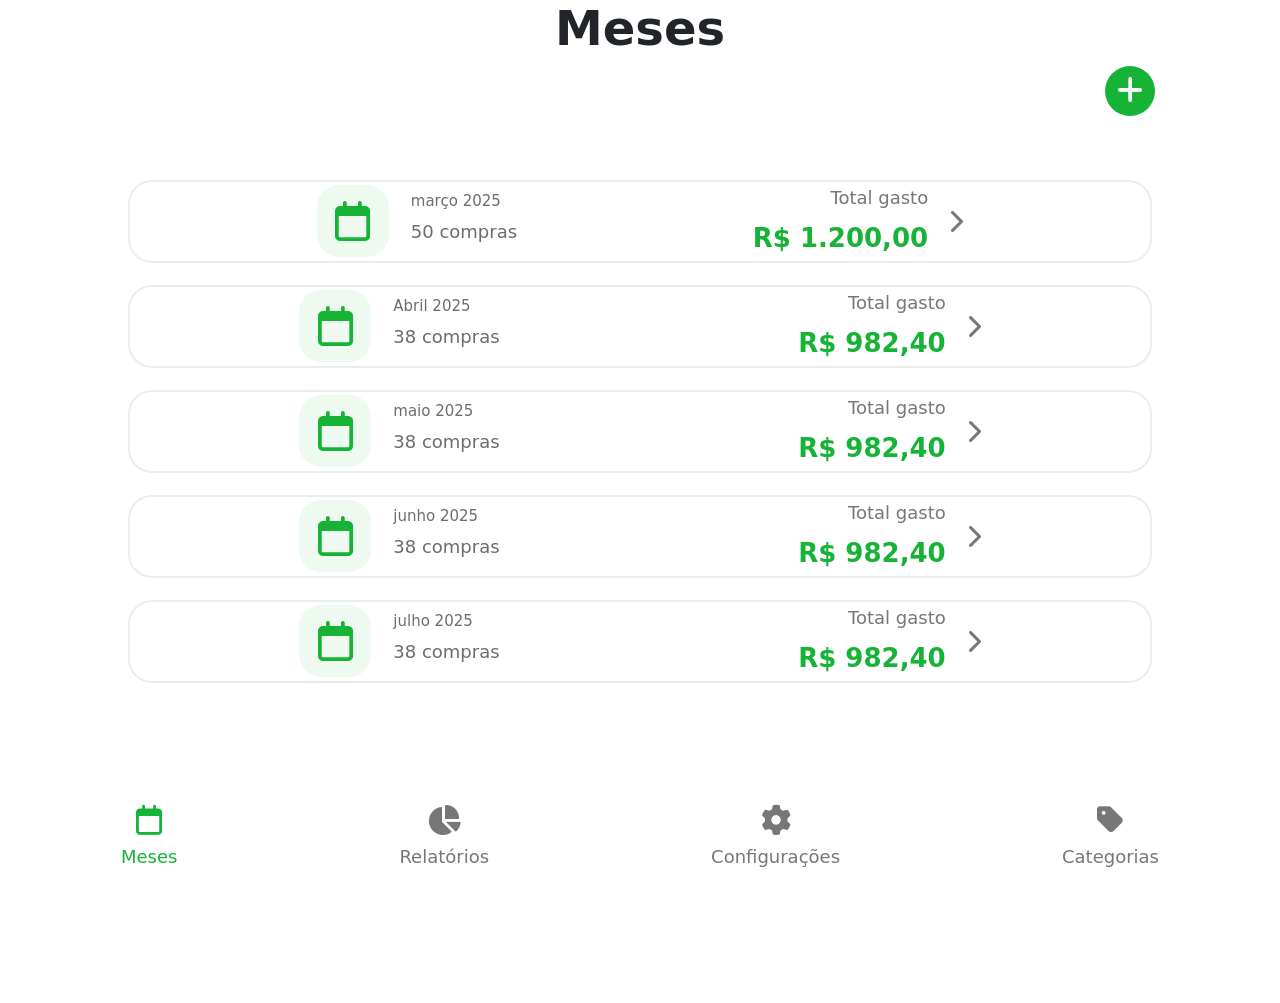
==== Gastos.html @ 5da8c4b7 "subindo sistemas de gastos" ====
<!DOCTYPE html>
<html lang="en">
<head>
    <meta charset="UTF-8">
    <meta name="viewport" content="width=device-width, initial-scale=1.0">
    <link rel="stylesheet"
href="https://cdnjs.cloudflare.com/ajax/libs/font-awesome/6.5.2/css/all.min.css"/>

 <link href="https://cdn.jsdelivr.net/npm/bootstrap@5.3.8/dist/css/bootstrap.min.css" rel="stylesheet" integrity="sha384-sRIl4kxILFvY47J16cr9ZwB07vP4J8+LH7qKQnuqkuIAvNWLzeN8tE5YBujZqJLB" crossorigin="anonymous">
  </head>
<link rel="stylesheet" href="css/gastos.css">
    <title>Controle financeiro</title>
</head>
<body>
    <div class="topo">
        <h1 class="text-center">Meses</h1>
        <div class="container-button" style="display: flex; justify-content:flex-end ; margin-right: 5%;">
        <button class="button-add ">
             <i class="fa-solid fa-plus"></i>

        </button>
   </div>
 </div>

<!--------CARDS--------->

<!---------CARD 1----->

<div class="months">
<div class="card-mes">
    <a href="months/marco.html">
    <div class="esquerda">
    <div class="icone">
        <i class="calendar fa-regular fa-calendar"></i>
    </div>
    <div class="info">
        <H2>março 2025</H2>
        <p>50 compras</p>
    </div>
    </div>



    <div style="display:flex; align-items:center;">

        <div class="direita" >
            <span>Total gasto</span>
            <div class="valor">
                R$ 1.200,00
            </div>
        </div>
        
              <i  class="fa-solid fa-chevron-right seta"></i>
        
        
    </div>
    </a>

</div>


<!-------CARD 2------->

<div class="card-mes">

    <div class="esquerda">

        <div class="icone">
            <i class="fa-regular fa-calendar"></i>
        </div>

        <div class="info">
            <h2>Abril 2025</h2>
            <p>38 compras</p>
        </div>

    </div>

    <div style="display:flex; align-items:center;">

        <div class="direita">
            <span>Total gasto</span>
            <div class="valor">R$ 982,40</div>
        </div>

        <i class="fa-solid fa-chevron-right seta"></i>

    </div>

</div>


<div class="card-mes">

    <div class="esquerda">

        <div class="icone">
            <i class="fa-regular fa-calendar"></i>
        </div>

        <div class="info">
            <h2>maio 2025</h2>
            <p>38 compras</p>
        </div>

    </div>

    <div style="display:flex; align-items:center;">

        <div class="direita">
            <span>Total gasto</span>
            <div class="valor">R$ 982,40</div>
        </div>

        <i class="fa-solid fa-chevron-right seta"></i>

    </div>

</div>




<div class="card-mes">

    <div class="esquerda">

        <div class="icone">
            <i class="fa-regular fa-calendar"></i>
        </div>

        <div class="info">
            <h2>junho 2025</h2>
            <p>38 compras</p>
        </div>

    </div>

    <div style="display:flex; align-items:center;">

        <div class="direita">
            <span>Total gasto</span>
            <div class="valor">R$ 982,40</div>
        </div>

        <i class="fa-solid fa-chevron-right seta"></i>

    </div>

</div>


<div class="card-mes">

    <div class="esquerda">

        <div class="icone">
            <i class="fa-regular fa-calendar"></i>
        </div>

        <div class="info">
            <h2>julho 2025</h2>
            <p>38 compras</p>
        </div>

    </div>

    <div style="display:flex; align-items:center;">

        <div class="direita">
            <span>Total gasto</span>
            <div class="valor">R$ 982,40</div>
        </div>

        <i class="fa-solid fa-chevron-right seta"></i>

    </div>

</div>

</div>




<!------MENU------->

<div class="menu">
    <div class="item-menu ativo">
        <i class="fa-regular fa-calendar"></i>
        <span>Meses</span>
    </div>


 <div class="item-menu">
        <i class="fa-solid fa-chart-pie"></i>
        <span>Relatórios</span>
    </div>

     <div class="item-menu">
        <i class="fa-solid fa-gear"></i>
        <span>Configurações</span>
    </div>

    <div class="item-menu">
        <i class="fa-solid fa-tag"></i>
        <span>Categorias</span>
    </div>

    </div>





    
</body>
</html>
---- css/gastos.css ----
body { 
    padding: 0 ; 
    margin: 0 ; 
} 

.topo h1{
     font-size:48px; 
     font-weight:700; 
    } 

 .button-add { 
    width: 50px; 
    height: 50px; 
    border-radius: 50%; 
    border: none; 
    background-color: #16b336; 
    color: #fff; 
    font-size: 30px; 
    cursor: pointer; 
    display: block; 
    align-items: center; 
    justify-content: center; 
    margin-right: 5%;

    
}

.months {

    margin-top: 5%;
    margin-bottom: 25%;

}


 .card-mes { 
    width:80%;
      margin:0 auto 25px;
    border-radius:28px; 
    padding: 0 20px; 
    margin-bottom:22px; 
    display:flex; 
    align-items:center; 
    justify-content:space-around ;
     border:2px solid #ececec;
    border-radius:24px;
} 

.card-mes a {

    text-decoration: none;
     display:flex; 
    align-items:center; 
    justify-content:space-around ;
     
      width:90%;
}

.esquerda { 
    display: flex; 
    align-items: center;
     gap: 22px; 
    } 
    

    .icone { 
        
    width: 72px; 
    height: 72px; 
    border-radius: 22px; 
    background:#eef9f0; 
    display: flex; 
    justify-content: center; 
    align-items: center; 
    color:#16b336; 
    font-size:40px; 

} 

.info {
    

    margin-top: 5%;
    
}

.info h2 { 
    color:#6d6d6d; 
    font-size:15px; 
} 

.info p { 
    color:#6d6d6d; 
    font-size:18px; 
} 

.direita { 
    text-align:right; 

} 

.direita span { 
    color:#777; 
    font-size:18px; 
} 

.valor { 
    color:#16b336; 
    font-size:26px; 
    font-weight:700; 
    margin-top:8px; 
} 

.seta { 
    
    margin-left:20px; 
    color:#777; 
    font-size:24px; 
}

.menu {
    

      position:fixed;
    bottom:0;
    left:0;
    width:100%;

    background:#fff;
    border-top-left-radius:30px;
    border-top-right-radius:30px;
     display:flex;
    justify-content:space-around;

    padding:18px 10px 30px;
}

.item-menu{
    display:flex;
    flex-direction:column;
    align-items:center;
    gap:8px;

    color:#777;
    font-size:18px;
}

.item-menu i{
    font-size:30px;
}

.ativo{
    color:#16b336;
}
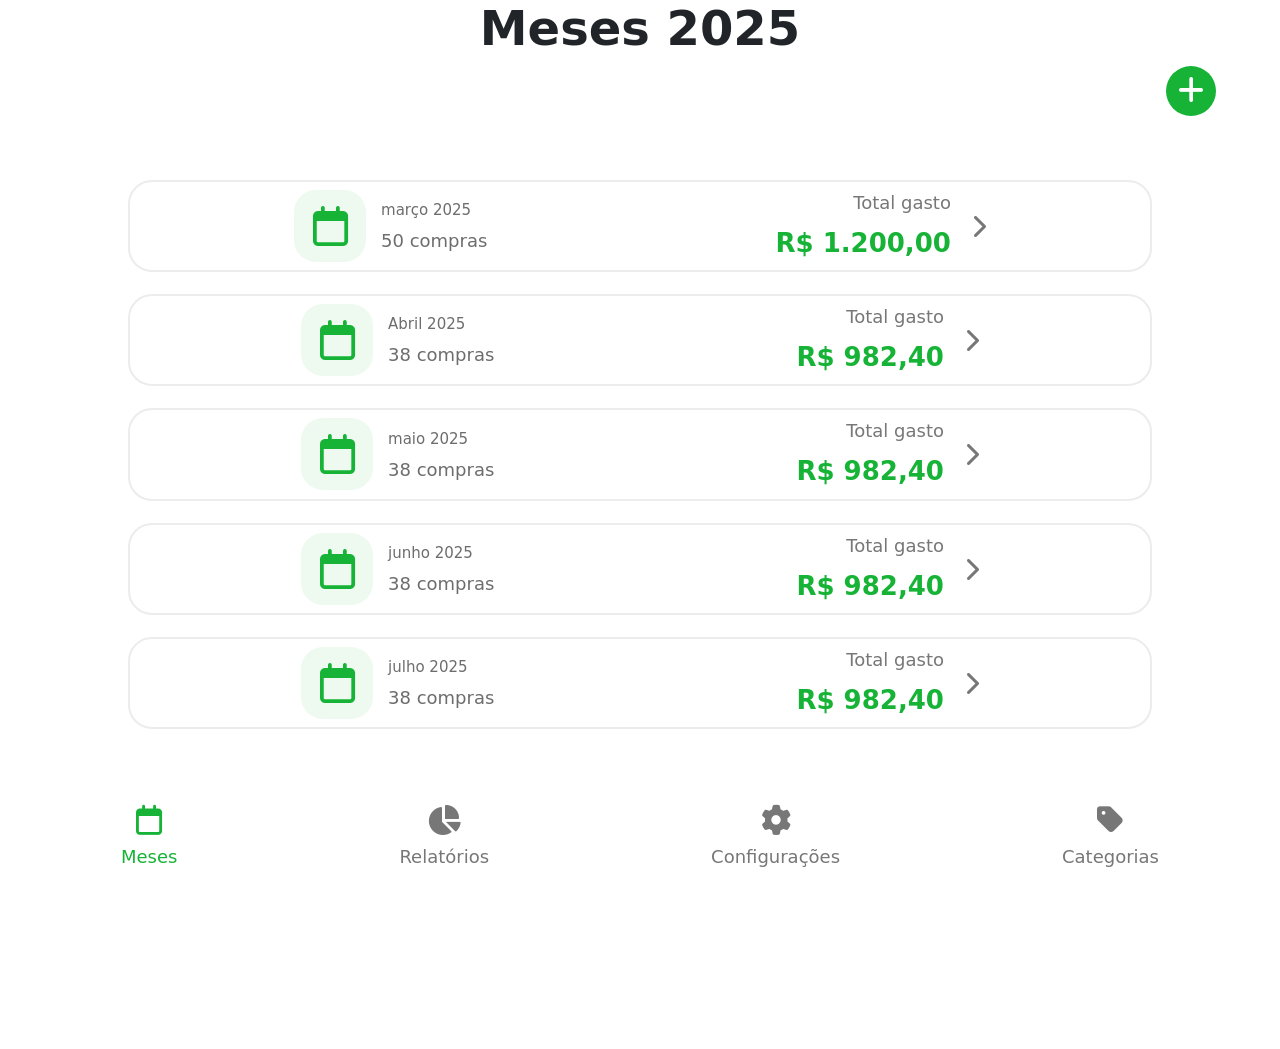
==== commit 36a543a0: "responsividade consertada" ====
--- a/Gastos.html
+++ b/Gastos.html
@@ -9,11 +9,12 @@
  <link href="https://cdn.jsdelivr.net/npm/bootstrap@5.3.8/dist/css/bootstrap.min.css" rel="stylesheet" integrity="sha384-sRIl4kxILFvY47J16cr9ZwB07vP4J8+LH7qKQnuqkuIAvNWLzeN8tE5YBujZqJLB" crossorigin="anonymous">
   </head>
 <link rel="stylesheet" href="css/gastos.css">
+<link rel="stylesheet" href="css/responsive.css">
     <title>Controle financeiro</title>
 </head>
 <body>
     <div class="topo">
-        <h1 class="text-center">Meses</h1>
+        <h1 class="text-center">Meses 2025</h1>
         <div class="container-button" style="display: flex; justify-content:flex-end ; margin-right: 5%;">
         <button class="button-add ">
              <i class="fa-solid fa-plus"></i>
@@ -27,8 +28,9 @@
 <!---------CARD 1----->
 
 <div class="months">
-<div class="card-mes">
-    <a href="months/marco.html">
+<a href="months/marco.html">
+<div class="card-mes">
+    
     <div class="esquerda">
     <div class="icone">
         <i class="calendar fa-regular fa-calendar"></i>
@@ -54,9 +56,10 @@
         
         
     </div>
-    </a>
-
-</div>
+    
+    </div>
+</a>
+
 
 
 <!-------CARD 2------->
@@ -93,6 +96,8 @@
 <div class="card-mes">
 
     <div class="esquerda">
+
+       
 
         <div class="icone">
             <i class="fa-regular fa-calendar"></i>
--- a/css/gastos.css
+++ b/css/gastos.css
@@ -7,6 +7,10 @@
      font-size:48px; 
      font-weight:700; 
     } 
+.container-button {
+
+ display: flex; justify-content:flex-end ; margin-right: 5%;
+}
 
  .button-add { 
     width: 50px; 
@@ -20,7 +24,8 @@
     display: block; 
     align-items: center; 
     justify-content: center; 
-    margin-right: 5%;
+    
+   
 
     
 }
@@ -34,10 +39,11 @@
 
 
  .card-mes { 
+    
     width:80%;
       margin:0 auto 25px;
     border-radius:28px; 
-    padding: 0 20px; 
+    padding: 0 20px ; 
     margin-bottom:22px; 
     display:flex; 
     align-items:center; 
@@ -46,20 +52,23 @@
     border-radius:24px;
 } 
 
-.card-mes a {
-
-    text-decoration: none;
+.months a {
+text-decoration: none;
      display:flex; 
     align-items:center; 
     justify-content:space-around ;
      
-      width:90%;
+      width:100%;
+
 }
 
+
 .esquerda { 
+    
     display: flex; 
     align-items: center;
-     gap: 22px; 
+     gap: 15px; 
+     
     } 
     
 
@@ -80,7 +89,7 @@
 .info {
     
 
-    margin-top: 5%;
+    margin-top: 10%;
     
 }
 
--- a/css/responsive.css
+++ b/css/responsive.css
@@ -0,0 +1,80 @@
+@media (max-width: 480px){
+
+    .topo h1{
+        margin-top: 5%;
+        font-size:30px;
+    }
+
+    .container-button {
+
+        margin-left: 5%;
+        
+    }
+
+    .button-add {
+        width: 30px;
+        height: 30px;
+        display: flex;
+        justify-content: center;
+        align-items: center;
+    }
+
+    .button-add i {
+
+        font-size: 20px;
+    }
+
+    .card-mes{
+        width:96%;
+        border-radius:18px;
+        display: flex;
+        justify-content: space-between;
+    }
+    
+    .seta {
+
+        font-size: 20px;
+    }
+
+    .card-mes {
+        gap:10px;
+        
+    }
+
+    .icone{
+        width:48px;
+        height:48px;
+        font-size:24px;
+    }
+
+    .info h2{
+        /*font-size: 15px;*/
+        font-size:12px;
+    }
+
+    .info p{
+        /*font-size: 15px;*/
+        font-size:12px;
+    }
+
+    .direita span{
+        font-size:12px;
+    }
+
+    .valor{
+        /*font-size: 18px;*/
+        font-size:15px;
+    }
+
+    .menu{
+        padding:15px 5px 25px;
+    }
+
+    .item-menu{
+        font-size:12px;
+    }
+
+    .item-menu i{
+        font-size:20px;
+    }
+}
